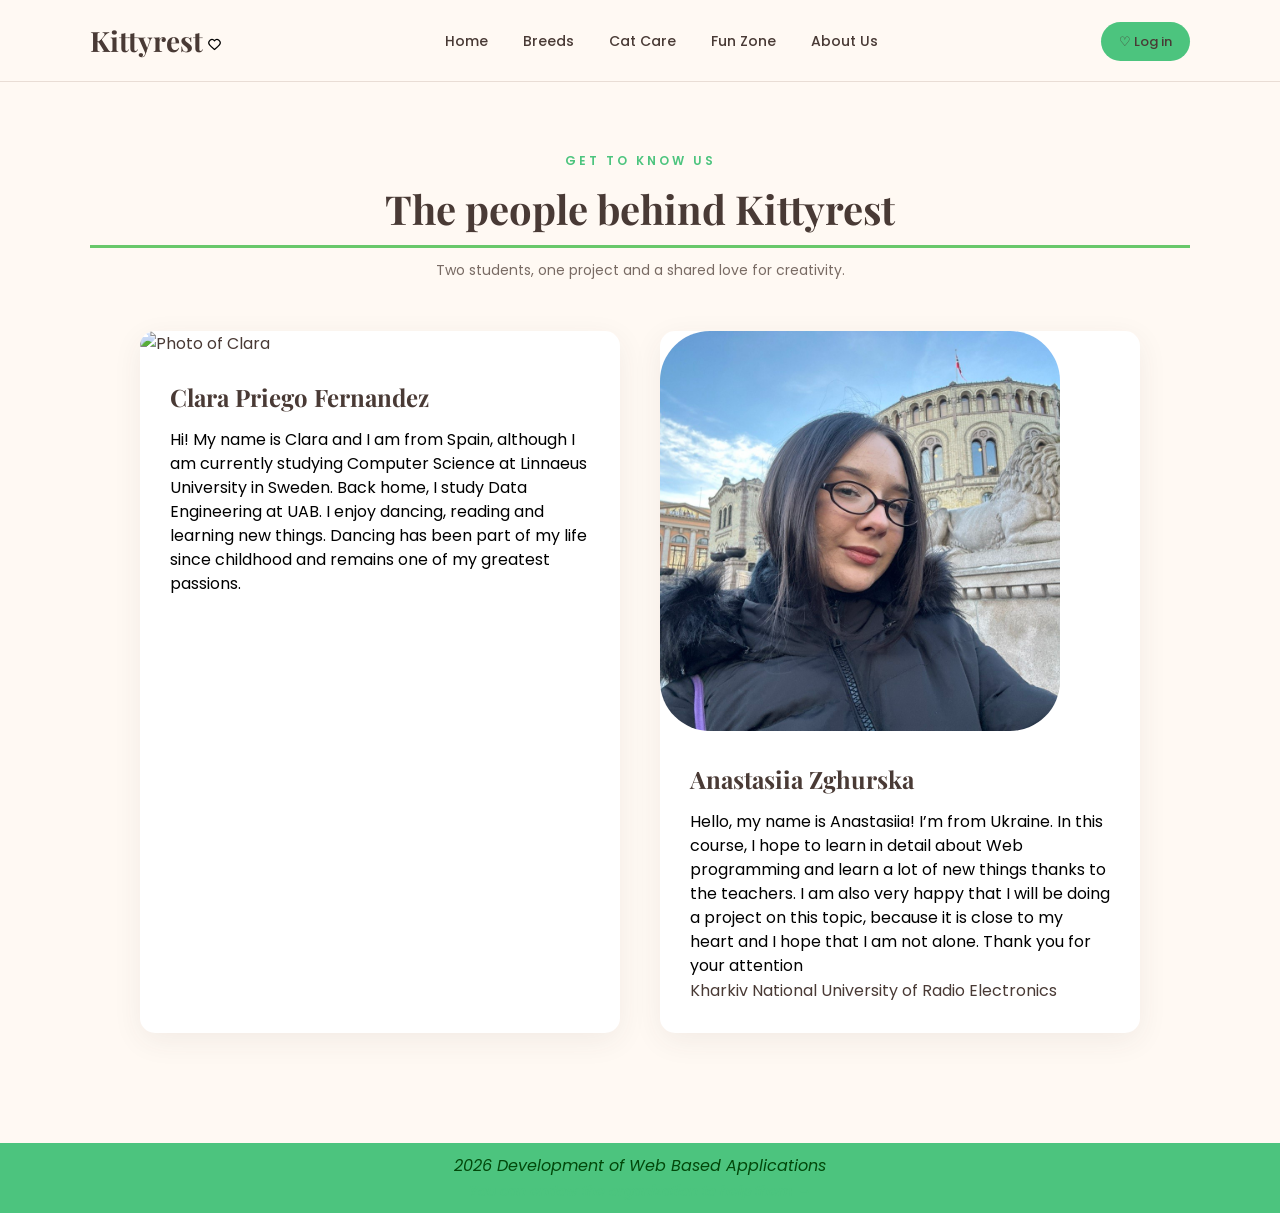
==== about.html @ c702f367 "Add files via upload" ====
<!DOCTYPE html>
<html lang="en">

<head>
    <meta charset="UTF-8">
    <meta name="viewport" content="width=device-width, initial-scale=1.0">

    <title>About Us | Kittyrest</title>

    <link rel="stylesheet" href="styles.css">

    <link href="https://fonts.googleapis.com/css2?family=Playfair+Display:wght@400;500;600;700&family=Poppins:wght@300;400;500;600;700&display=swap" rel="stylesheet">
</head>

<body>

    <header>
        <nav class="navbar">


            <div class="logo">
                <a href="home_page.html">Kittyrest</a>
                <img src="logo.svg" alt="Logo icon">
            </div>

            <ul class="nav-links">
                <li><a href="home_page.html">Home</a></li>
                <li><a href="breeds.html">Breeds</a></li>
                <li><a href="care.html">Cat Care</a></li>
                <li><a href="fun.html">Fun Zone</a></li>
                <li><a href="about.html">About Us</a></li>
            </ul>

            <div class="nav-login">
                <a href="login.html">♡ Log in</a>
            </div>
        </nav>
    </header>

    <main>

        <section class="about-section">

            <div class="about-heading">
                <p class="section-label">GET TO KNOW US</p>
                <h1>The people behind Kittyrest</h1>
                <p>Two students, one project and a shared love for creativity.</p>
            </div>

            <div class="profiles">

                <article class="profile-card">

                    <div class="profile-image">
                        <img src="clara/Clara.jpg" alt="Photo of Clara">
                    </div>

                    <div class="profile-info">
                        <h2>Clara Priego Fernandez</h2>
                        <p>
                            Hi! My name is Clara and I am from Spain, although
                            I am currently studying Computer Science at Linnaeus
                            University in Sweden. Back home, I study Data
                            Engineering at UAB. I enjoy dancing, reading and
                            learning new things. Dancing has been part of my
                            life since childhood and remains one of my greatest
                            passions.
                        </p>
                    </div>

                </article>

                <article class="profile-card">

                    <div class="profile-image">
                        <img src="Anastasiia.jpg" alt="Photo of Anastasiia">
                    </div>

                    <div class="profile-info">
                        <h2>Anastasiia Zghurska</h2>
                        <p>
                            Hello, my name is Anastasiia! I’m from Ukraine. 
                            In this course, I hope to learn in detail about 
                            Web programming and learn a lot of new things thanks
                            to the teachers. I am also very happy that I will
                            be doing a project on this topic, because it is close
                            to my heart and I hope that I am not alone. Thank you
                             for your attention
                        </p>
                        <a href="https://nure.ua" target="_blank">Kharkiv National University of Radio Electronics</a>
                    </div>

                </article>

            </div>

        </section>

    </main>

    <footer>
        <p>2026 Development of Web Based Applications</p>
        <a href="https://uanimals.org" target="_blank" class="text-link">You can endow the organization to help them →</a>
    </footer>

</body>
</html>
---- styles.css ----
/* GENERAL STYLES */

* {
    margin: 0;
    padding: 0;
    box-sizing: border-box;
}

body {
    background-color: #FFF9F3;
    color: #493A35;
    font-family: 'Poppins', sans-serif;

    min-height: 100vh;
    display: flex;
    flex-direction: column;
}

a {
    text-decoration: none;
    color: inherit;
}

ul {
    list-style: none;
}

h1 {
    font-family: 'Playfair Display', serif;
}



/* HEADER */

header {
    padding: 22px 7%;
    border-bottom: 1px solid #E9DDD5;
}

nav {
    display: flex;
    justify-content: space-between;
    align-items: center;
}

/* LOGO */

.logo a {
    font-family: 'Playfair Display', serif;
    font-size: 28px;
    font-weight: 700;
}

.logo span {
    color: #4cc47e;
}

.logo img {
    width: 15px;
    height: 15px;
}

/* NAVIGATION LINKS */

.nav-links {
    display: flex;
    gap: 35px;
}

.nav-links a {
    font-size: 14px;
    font-weight: 500;
    transition: color 0.3s;
}

.nav-links a:hover {
    color: #02480a;
}

/* FAVORITES */

.nav-login a {
    background-color: #4cc47e;
    padding: 10px 18px;
    border-radius: 25px;
    font-size: 13px;
    font-weight: 500;
    transition: background-color 0.3s;
}

.nav-login a:hover {
    color: #E9DDD5;
    background-color: #045904;
}



/* HERO SECTION */

.hero {
    display: flex;
    align-items: center;
    justify-content: space-between;
    gap: 60px;
    padding: 80px 7%;
}

.hero-content {
    flex: 1;
    max-width: 800px;
}

.hero-label {
    color: #4cc47e;
    font-size: 12px;
    font-weight: 600;
    letter-spacing: 3px;
    margin-bottom: 20px;
}

.hero-content h1 {
    font-family: 'Playfair Display', serif;
    font-size: 50px;
    line-height: 1.2;
    margin-bottom: 22px;
}

.hero-content h1 span {
    color: #4cc47e;
}

.hero-description {
    font-size: 15px;
    line-height: 1.8;
    color: #045904;
    margin-bottom: 30px;
}

.hero-button {
    display: inline-block;
    background-color: #045904;
    color: #FFF9F3;
    padding: 13px 25px;
    border-radius: 25px;
    font-size: 14px;
    transition: background-color 0.3s;
}

.hero-button:hover {
    background-color: #4cc47e;
}

.hero-image {
    flex: 1;
}

.hero-image img {
    width: 100%;
    height: 430px;
    object-fit: cover;
    border-radius: 12px;
}





/* BREEDS PREVIEW */

.breeds-preview {
    padding: 70px 7%;
    text-align: center;
}

.section-heading {
    margin-bottom: 40px;
}

.section-label {
    color: #4cc47e;
    font-size: 12px;
    font-weight: 600;
    letter-spacing: 3px;
    margin-bottom: 12px;
}

.section-heading h2 {
    font-family: 'Playfair Display', serif;
    font-size: 36px;
    margin-bottom: 12px;
}

.section-heading > p:last-child {
    color: #045904;
    font-size: 14px;
}

.breed-cards {
    display: flex;
    gap: 30px;
    justify-content: center;
    margin-bottom: 35px;
}

.breed-card {
    flex: 1;
    background-color: #FFFFFF;
    border-radius: 12px;
    overflow: hidden;
    text-align: left;
    transition: transform 0.3s;
}

.breed-card:hover {
    transform: translateY(-6px); /*Moves de card*/
    background-color:#4cc47e;
    color:#E9DDD5
}

.breed-card img {
    width: 100%;
    height: 230px;
    object-fit: cover;
}

.breed-info {
    padding: 20px;
}

.breed-info h3 {
    font-family: 'Playfair Display', serif;
    font-size: 21px;
    margin-bottom: 8px;
}

.breed-info p {
    color: #045904;
    font-size: 13px;
    line-height: 1.6;
}

.text-link {
    display: inline-block;
    color: #2e734b;
    font-size: 14px;
    font-weight: 600;
}

.text-link:hover {
    color: #045904;
}



/*Styling the profile page*/

.profile { /*Positioning the profile section*/
    display: flex;
    align-items: center;
    gap: 40px;
    max-width: 1000px;
    margin: 60px auto;
}
.profile-image img{ /*style and size of the image*/
    width: 400px;
    height: 400px;
    object-fit: cover;
    border-radius: 50px;
}


.profile-info h1 { /*Styling the name*/
    color: #178645;
    font-size: 40px;
    margin-bottom: 30px;
}

.profile-info p { /*Styling the paragraphs*/
    font-size: 16px;
    line-height: 1.5;
    color:black;
}

.hobbies { /*Styling the hobbies section*/
    display: flex;
    align-items: center;
    gap: 80px;
    max-width: 1100px;
    margin: 60px auto;
}

.hobby-icon { /*Styling the icons of the hobbies*/
    width: 60px;
    height: 60px;
    margin-bottom: 20px;
}

.hobby-head { /*Styling the head of the hobbies section*/
    display: flex;
    align-items: center;
    gap: 15px;
}

.hobbies-books h2 { /*Styling the title of the section*/
    color:#178645;
    font-size: 22px;
}

.hobbies-dance h2 { /*Styling the title of the section*/
    color:#178645;
    font-size: 22px;
}

.hobbies-books a { /*Styling the links of the books*/
    text-decoration: none;
    color: #178645;
    font-size: 16px;
    font-style: italic;

}

.hobbies-books a:hover { /*For when you hover over the links of the books*/
    color: #045904;
}

.hobbies-dance p { /*Styling the paragraph of the dance section*/
    font-size: 16px;
    line-height: 1.5;
    color:black;
}

.hobbies-dance table { /*Styling the table*/
    border-collapse: collapse;
    width: 100%;
    margin-top: 20px;
}

.hobbies-dance tbody tr:hover { /*Styling the table rows when hovered*/
    background-color: #178645;
    color: rgb(243, 214, 203);
}

.hobbies-dance th, .hobbies-dance td { /*Styling the table cells*/
    border: 2px solid #178645;
    padding: 9px 10px;
    text-align: center;
    font-size: 12px;
}

.hobbies-dance th { /*Styling the table header*/
    background-color: #178645;
    color: rgb(243, 214, 203);
    font-weight: bold;
}





/* LOGIN PAGE */

.login-section {
    min-height: calc(100vh - 80px);
    display: flex;
    justify-content: center;
    align-items: center;
    padding: 50px 20px;
}

.login-card {
    width: 100%;
    max-width: 460px;
    background-color: #FFFFFF;
    padding: 45px;
    border-radius: 16px;
    box-shadow: 0 8px 30px rgba(73, 58, 53, 0.08);
}

.login-heading {
    text-align: center;
    margin-bottom: 35px;
}

.login-heading h1 {
    font-family: 'Playfair Display', serif;
    font-size: 30px;
    margin-bottom: 12px;
}

.login-heading > p:last-child {
    color: #796B64;
    font-size: 13px;
    line-height: 1.6;
}

/* FORM */

.login-form {
    display: flex;
    flex-direction: column;
    gap: 22px;
}

.form-group {
    display: flex;
    flex-direction: column;
    gap: 8px;
}

.form-group label {
    font-size: 13px;
    font-weight: 600;
}

.form-group input {
    padding: 13px 15px;
    border: 1px solid #E9DDD5;
    border-radius: 8px;
    font-family: 'Poppins', sans-serif;
    font-size: 13px;
    outline: none;
    background-color: #FFFDFC;
}

.form-group input:focus {
    border-color: #045904;
}

/* LOGIN OPTIONS */

.login-options {
    display: flex;
    justify-content: space-between;
    align-items: center;
    font-size: 11px;
}

.remember-me {
    display: flex;
    align-items: center;
    gap: 6px;
}

.login-options a,
.login-footer a {
    color: #045904;
    font-weight: 600;
}

/* LOGIN BUTTON */

.login-button {
    background-color: #045904;
    color: #FFF9F3;
    border: none;
    padding: 14px;
    border-radius: 25px;
    font-family: 'Poppins', sans-serif;
    font-size: 14px;
    font-weight: 500;
    cursor: pointer;
    transition: background-color 0.3s;
}

.login-button:hover {
    background-color: #02480a;
}

/* LOGIN FOOTER */

.login-footer {
    text-align: center;
    margin-top: 28px;
    font-size: 12px;
    color: #178645;
}


footer { /*Styling the footer*/
    background-color: #4cc47e;
    text-align: center;
    padding: 10px;
    margin-top: 40px;
    font-size: 16px;
    color: #02480a;
    font-style: italic;
}


/* GENERAL STYLES */

* {
    margin: 0;
    padding: 0;
    box-sizing: border-box;
}

body {
    background-color: #FFF9F3;
    color: #493A35;
    font-family: 'Poppins', sans-serif;

    min-height: 100vh;
    display: flex;
    flex-direction: column;
}

a {
    text-decoration: none;
    color: inherit;
}

ul {
    list-style: none;
}

h1 {
    font-family: 'Playfair Display', serif;
}



/* HEADER */

header {
    padding: 22px 7%;
    border-bottom: 1px solid #E9DDD5;
}

nav {
    display: flex;
    justify-content: space-between;
    align-items: center;
}

/* LOGO */

.logo a {
    font-family: 'Playfair Display', serif;
    font-size: 28px;
    font-weight: 700;
}

.logo span {
    color: #4cc47e;
}

.logo img {
    width: 15px;
    height: 15px;
}

/* NAVIGATION LINKS */

.nav-links {
    display: flex;
    gap: 35px;
}

.nav-links a {
    font-size: 14px;
    font-weight: 500;
    transition: color 0.3s;
}

.nav-links a:hover {
    color: #02480a;
}

/* FAVORITES */

.nav-login a {
    background-color: #4cc47e;
    padding: 10px 18px;
    border-radius: 25px;
    font-size: 13px;
    font-weight: 500;
    transition: background-color 0.3s;
}

.nav-login a:hover {
    color: #E9DDD5;
    background-color: #045904;
}



/* HERO SECTION */

.hero {
    display: flex;
    align-items: center;
    justify-content: space-between;
    gap: 60px;
    padding: 80px 7%;
}

.hero-content {
    flex: 1;
    max-width: 800px;
}

.hero-label {
    color: #4cc47e;
    font-size: 12px;
    font-weight: 600;
    letter-spacing: 3px;
    margin-bottom: 20px;
}

.hero-content h1 {
    font-family: 'Playfair Display', serif;
    font-size: 50px;
    line-height: 1.2;
    margin-bottom: 22px;
}

.hero-content h1 span {
    color: #4cc47e;
}

.hero-description {
    font-size: 15px;
    line-height: 1.8;
    color: #045904;
    margin-bottom: 30px;
}

.hero-button {
    display: inline-block;
    background-color: #045904;
    color: #FFF9F3;
    padding: 13px 25px;
    border-radius: 25px;
    font-size: 14px;
    transition: background-color 0.3s;
}

.hero-button:hover {
    background-color: #4cc47e;
}

.hero-image {
    flex: 1;
}

.hero-image img {
    width: 100%;
    height: 430px;
    object-fit: cover;
    border-radius: 12px;
}

.breeds-preview {
    padding: 70px 7%;
    text-align: center;
}

.section-heading {
    margin-bottom: 40px;
}

.section-label {
    color: #4cc47e;
    font-size: 12px;
    font-weight: 600;
    letter-spacing: 3px;
    margin-bottom: 12px;
}

.section-heading h2 {
    font-family: 'Playfair Display', serif;
    font-size: 36px;
    margin-bottom: 12px;
}

.section-heading > p:last-child {
    color: #045904;
    font-size: 14px;
}

.breed-cards {
    display: flex;
    gap: 30px;
    justify-content: center;
    margin-bottom: 35px;
}

.breed-card {
    flex: 1;
    background-color: #FFFFFF;
    border-radius: 12px;
    overflow: hidden;
    text-align: left;
    transition: transform 0.3s;
}

.breed-card:hover {
    transform: translateY(-6px); /*Moves de card*/
    background-color:#4cc47e;
    color:#E9DDD5
}

.breed-card img {
    width: 100%;
    height: 230px;
    object-fit: cover;
}

.breed-info {
    padding: 20px;
}

.breed-info h3 {
    font-family: 'Playfair Display', serif;
    font-size: 21px;
    margin-bottom: 8px;
}

.breed-info p {
    color: #045904;
    font-size: 13px;
    line-height: 1.6;
}

.text-link {
    display: inline-block;
    color: #2c744a;
    font-size: 14px;
    font-weight: 600;
}

.text-link:hover {
    color: #045904;
}




/* ABOUT US PAGE */

.about-section {
    padding: 70px 7%;
}

.about-heading {
    text-align: center;
    margin-bottom: 50px;
}

.about-heading h1 {
    font-family: 'Playfair Display', serif;
    font-size: 40px;
    margin-bottom: 12px;
}

.about-heading > p:last-child {
    color: #796B64;
    font-size: 14px;
}

/* PROFILES */

.profiles {
    display: flex;
    justify-content: center;
    gap: 40px;
}

.profile-card {
    flex: 1;
    max-width: 480px;
    background-color: #FFFFFF;
    border-radius: 15px;
    overflow: hidden;
    box-shadow: 0 8px 30px rgba(73, 58, 53, 0.07);
}

.profile-image img {
    width: 100%;
    height: 320px;
    object-fit: cover;
}

.profile-info {
    padding: 25px 30px 30px;
}

.profile-info h2 {
    font-family: 'Playfair Display', serif;
    font-size: 24px;
    margin-bottom: 15px;
}

.profile-info p {
    color: #796B64;
    font-size: 13px;
    line-height: 1.8;
}



footer { /*Styling the footer*/
    background-color: #4cc47e;
    text-align: center;
    padding: 10px;
    margin-top: 40px;
    font-size: 16px;
    color: #02480a;
    font-style: italic;
}

.breeds-table {
    width: 100%;
    max-width: 1050px;
    margin: 0 auto 35px;
    border-collapse: collapse;
    table-layout: fixed; /* делает все 3 колонки одинаковой ширины */
    background-color: #FFFFFF;
    border-radius: 12px;
    overflow: hidden;
    box-shadow: 0 8px 30px rgba(73, 58, 53, 0.07);
}

.breeds-table th {
    background-color: #4d924e;
    color: #FFF9F3;
    font-family: 'Playfair Display', serif;
    font-size: 21px;
    padding: 16px;
}

.breeds-table td {
    padding: 16px;
    border: 1px solid #E9DDD5;
    vertical-align: top;
    font-size: 14px;
    line-height: 1.6;
    color: #045904;
}

.breeds-table img {
    width: 100%;
    height: 220px;
    object-fit: cover;
    border-radius: 8px;
    display: block;
}

h1 {
  border-bottom: 3px solid #68c86a;
  padding-bottom: 10px;
}

.cover-img {
  width: 100%;
  height: 100%;
  object-fit: cover;
}

.btn-log-in {
  background-color: #30451b;
  border-color: #30451b;
  color: white;
}
.btn-sign-up {
  background-color: #68c86a;
  color: #183f19;
  border: none;
  padding: 10px 20px;
  border-radius: 5px;
  cursor: pointer;
}
.a {
  color: #364337;
  text-decoration: none;
}
a:hover {
  color: #183f19;
}

.forgot-link {
  color: #4e473e;
  text-decoration: none;
}

form {
  background: white;
  padding: 30px;
  border-radius: 20px;
  box-shadow: 0 4px 15px rgba(0, 0, 0, 0.1);
}

h1, h2, .form-label,  {
  font-family: 'Quicksand', cursive;
}


/* GENERAL STYLES */

* {
    margin: 0;
    padding: 0;
    box-sizing: border-box;
}

body {
    background-color: #FFF9F3;
    color: #493A35;
    font-family: 'Poppins', sans-serif;

    min-height: 100vh;
    display: flex;
    flex-direction: column;
}

a {
    text-decoration: none;
    color: inherit;
}

ul {
    list-style: none;
}

h1 {
    font-family: 'Playfair Display', serif;
}



/* HEADER */

header {
    padding: 22px 7%;
    border-bottom: 1px solid #E9DDD5;
}

nav {
    display: flex;
    justify-content: space-between;
    align-items: center;
}

/* LOGO */

.logo a {
    font-family: 'Playfair Display', serif;
    font-size: 28px;
    font-weight: 700;
}

.logo span {
    color: #4cc47e;
}

.logo img {
    width: 15px;
    height: 15px;
}

/* NAVIGATION LINKS */

.nav-links {
    display: flex;
    gap: 35px;
}

.nav-links a {
    font-size: 14px;
    font-weight: 500;
    transition: color 0.3s;
}

.nav-links a:hover {
    color: #02480a;
}

/* FAVORITES */

.nav-login a {
    background-color: #4cc47e;
    padding: 10px 18px;
    border-radius: 25px;
    font-size: 13px;
    font-weight: 500;
    transition: background-color 0.3s;
}

.nav-login a:hover {
    color: #E9DDD5;
    background-color: #045904;
}



/* HERO SECTION */

.hero {
    display: flex;
    align-items: center;
    justify-content: space-between;
    gap: 60px;
    padding: 80px 7%;
}

.hero-content {
    flex: 1;
    max-width: 800px;
}

.hero-label {
    color: #4cc47e;
    font-size: 12px;
    font-weight: 600;
    letter-spacing: 3px;
    margin-bottom: 20px;
}

.hero-content h1 {
    font-family: 'Playfair Display', serif;
    font-size: 50px;
    line-height: 1.2;
    margin-bottom: 22px;
}

.hero-content h1 span {
    color: #4cc47e;
}

.hero-description {
    font-size: 15px;
    line-height: 1.8;
    color: #045904;
    margin-bottom: 30px;
}

.hero-button {
    display: inline-block;
    background-color: #045904;
    color: #FFF9F3;
    padding: 13px 25px;
    border-radius: 25px;
    font-size: 14px;
    transition: background-color 0.3s;
}

.hero-button:hover {
    background-color: #4cc47e;
}

.hero-image {
    flex: 1;
}

.hero-image img {
    width: 100%;
    height: 430px;
    object-fit: cover;
    border-radius: 12px;
}





/* BREEDS PREVIEW */

.breeds-preview {
    padding: 70px 7%;
    text-align: center;
}

.section-heading {
    margin-bottom: 40px;
}

.section-label {
    color: #4cc47e;
    font-size: 12px;
    font-weight: 600;
    letter-spacing: 3px;
    margin-bottom: 12px;
}

.section-heading h2 {
    font-family: 'Playfair Display', serif;
    font-size: 36px;
    margin-bottom: 12px;
}

.section-heading > p:last-child {
    color: #045904;
    font-size: 14px;
}

.breed-cards {
    display: flex;
    gap: 30px;
    justify-content: center;
    margin-bottom: 35px;
}

.breed-card {
    flex: 1;
    background-color: #FFFFFF;
    border-radius: 12px;
    overflow: hidden;
    text-align: left;
    transition: transform 0.3s;
}

.breed-card:hover {
    transform: translateY(-6px); /*Moves de card*/
    background-color:#4cc47e;
    color:#E9DDD5
}

.breed-card img {
    width: 100%;
    height: 230px;
    object-fit: cover;
}

.breed-info {
    padding: 20px;
}

.breed-info h3 {
    font-family: 'Playfair Display', serif;
    font-size: 21px;
    margin-bottom: 8px;
}

.breed-info p {
    color: #045904;
    font-size: 13px;
    line-height: 1.6;
}

.text-link {
    display: inline-block;
    color: #4cc47e;
    font-size: 14px;
    font-weight: 600;
}

.text-link:hover {
    color: #045904;
}



/*Styling the profile page*/

.profile { /*Positioning the profile section*/
    display: flex;
    align-items: center;
    gap: 40px;
    max-width: 1000px;
    margin: 60px auto;
}
.profile-image img{ /*style and size of the image*/
    width: 400px;
    height: 400px;
    object-fit: cover;
    border-radius: 50px;
}


.profile-info h1 { /*Styling the name*/
    color: #178645;
    font-size: 40px;
    margin-bottom: 30px;
}

.profile-info p { /*Styling the paragraphs*/
    font-size: 16px;
    line-height: 1.5;
    color:black;
}

.hobbies { /*Styling the hobbies section*/
    display: flex;
    align-items: center;
    gap: 80px;
    max-width: 1100px;
    margin: 60px auto;
}

.hobby-icon { /*Styling the icons of the hobbies*/
    width: 60px;
    height: 60px;
    margin-bottom: 20px;
}

.hobby-head { /*Styling the head of the hobbies section*/
    display: flex;
    align-items: center;
    gap: 15px;
}

.hobbies-books h2 { /*Styling the title of the section*/
    color:#178645;
    font-size: 22px;
}

.hobbies-dance h2 { /*Styling the title of the section*/
    color:#178645;
    font-size: 22px;
}

.hobbies-books a { /*Styling the links of the books*/
    text-decoration: none;
    color: #178645;
    font-size: 16px;
    font-style: italic;

}

.hobbies-books a:hover { /*For when you hover over the links of the books*/
    color: #045904;
}

.hobbies-dance p { /*Styling the paragraph of the dance section*/
    font-size: 16px;
    line-height: 1.5;
    color:black;
}

.hobbies-dance table { /*Styling the table*/
    border-collapse: collapse;
    width: 100%;
    margin-top: 20px;
}

.hobbies-dance tbody tr:hover { /*Styling the table rows when hovered*/
    background-color: #178645;
    color: rgb(243, 214, 203);
}

.hobbies-dance th, .hobbies-dance td { /*Styling the table cells*/
    border: 2px solid #178645;
    padding: 9px 10px;
    text-align: center;
    font-size: 12px;
}

.hobbies-dance th { /*Styling the table header*/
    background-color: #178645;
    color: rgb(243, 214, 203);
    font-weight: bold;
}





/* LOGIN PAGE */

.login-section {
    min-height: calc(100vh - 80px);
    display: flex;
    justify-content: center;
    align-items: center;
    padding: 50px 20px;
}

.login-card {
    width: 100%;
    max-width: 460px;
    background-color: #FFFFFF;
    padding: 45px;
    border-radius: 16px;
    box-shadow: 0 8px 30px rgba(73, 58, 53, 0.08);
}

.login-heading {
    text-align: center;
    margin-bottom: 35px;
}

.login-heading h1 {
    font-family: 'Playfair Display', serif;
    font-size: 30px;
    margin-bottom: 12px;
}

.login-heading > p:last-child {
    color: #796B64;
    font-size: 13px;
    line-height: 1.6;
}

/* FORM */

.login-form {
    display: flex;
    flex-direction: column;
    gap: 22px;
}

.form-group {
    display: flex;
    flex-direction: column;
    gap: 8px;
}

.form-group label {
    font-size: 13px;
    font-weight: 600;
}

.form-group input {
    padding: 13px 15px;
    border: 1px solid #E9DDD5;
    border-radius: 8px;
    font-family: 'Poppins', sans-serif;
    font-size: 13px;
    outline: none;
    background-color: #FFFDFC;
}

.form-group input:focus {
    border-color: #045904;
}

/* LOGIN OPTIONS */

.login-options {
    display: flex;
    justify-content: space-between;
    align-items: center;
    font-size: 11px;
}

.remember-me {
    display: flex;
    align-items: center;
    gap: 6px;
}

.login-options a,
.login-footer a {
    color: #045904;
    font-weight: 600;
}

/* LOGIN BUTTON */

.login-button {
    background-color: #045904;
    color: #FFF9F3;
    border: none;
    padding: 14px;
    border-radius: 25px;
    font-family: 'Poppins', sans-serif;
    font-size: 14px;
    font-weight: 500;
    cursor: pointer;
    transition: background-color 0.3s;
}

.login-button:hover {
    background-color: #02480a;
}

/* LOGIN FOOTER */

.login-footer {
    text-align: center;
    margin-top: 28px;
    font-size: 12px;
    color: #178645;
}


footer { /*Styling the footer*/
    background-color: #4cc47e;
    text-align: center;
    padding: 10px;
    margin-top: 40px;
    font-size: 16px;
    color: #02480a;
    font-style: italic;
}
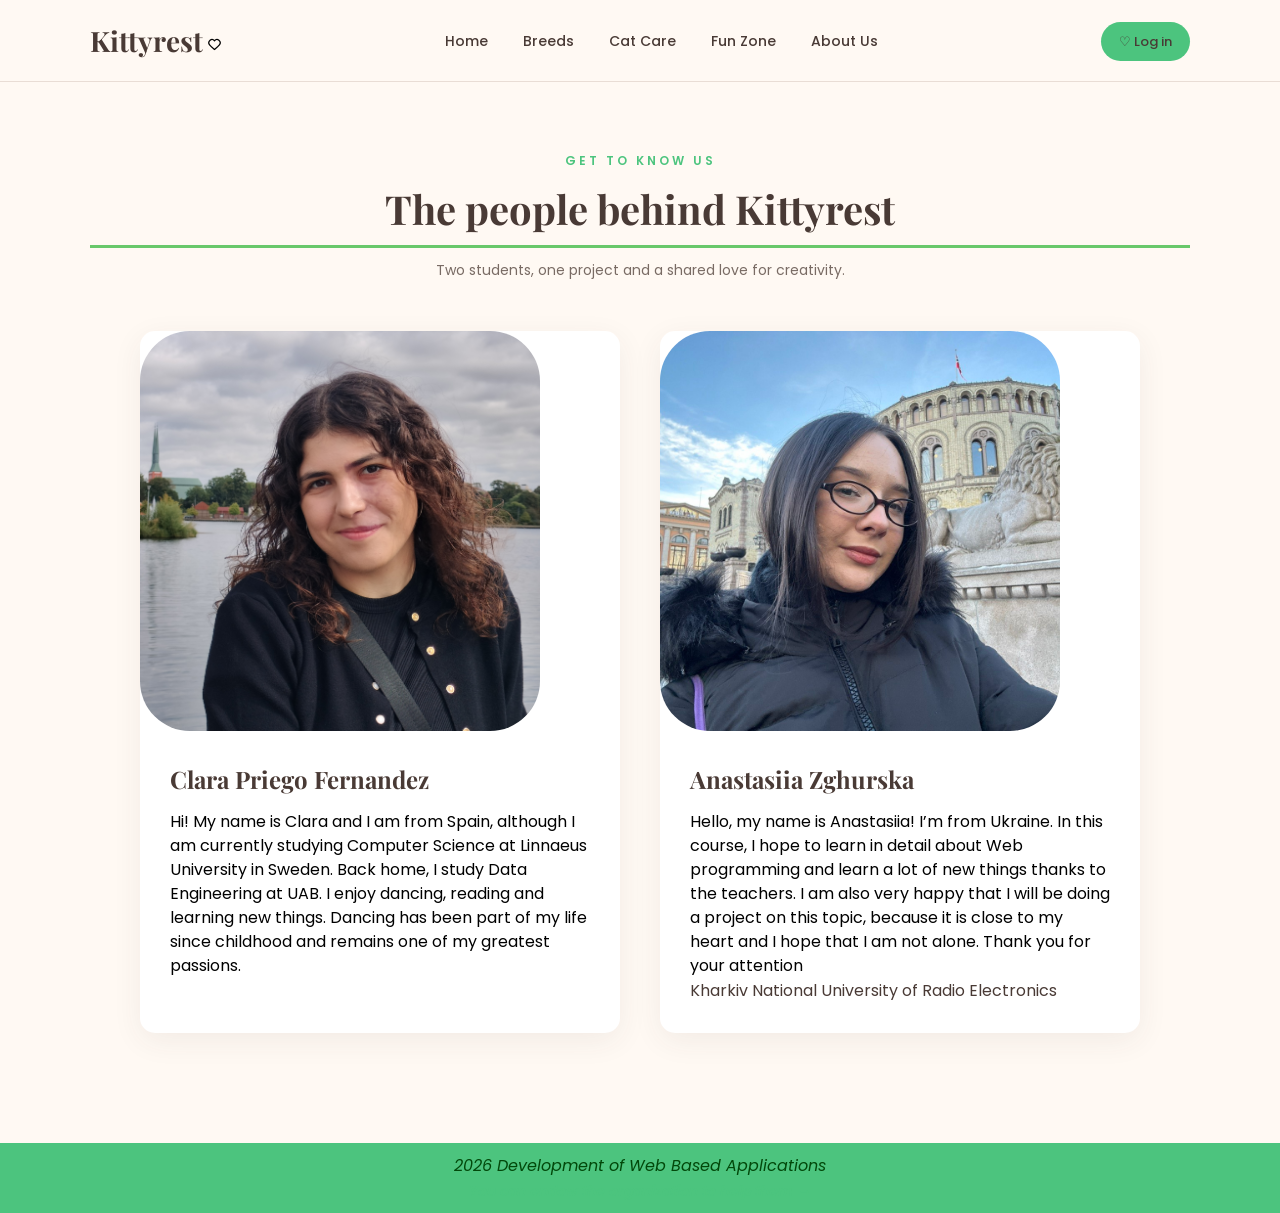
==== commit 260e1e2c: "login update and other tiny things" ====
--- a/about.html
+++ b/about.html
@@ -53,7 +53,7 @@
                 <article class="profile-card">
 
                     <div class="profile-image">
-                        <img src="clara/Clara.jpg" alt="Photo of Clara">
+                        <img src="us/Clara.jpg" alt="Photo of Clara">
                     </div>
 
                     <div class="profile-info">
@@ -74,7 +74,7 @@
                 <article class="profile-card">
 
                     <div class="profile-image">
-                        <img src="Anastasiia.jpg" alt="Photo of Anastasiia">
+                        <img src="us/Anastasiia.jpg" alt="Photo of Anastasiia">
                     </div>
 
                     <div class="profile-info">
--- a/styles.css
+++ b/styles.css
@@ -243,7 +243,7 @@
 
 .text-link {
     display: inline-block;
-    color: #2e734b;
+    color: #4cc47e;
     font-size: 14px;
     font-weight: 600;
 }
@@ -487,7 +487,6 @@
     color: #02480a;
     font-style: italic;
 }
-
 
 /* GENERAL STYLES */
 
@@ -1385,4 +1384,83 @@
     font-size: 16px;
     color: #02480a;
     font-style: italic;
+}
+
+.feature-list {
+    display: inline-block;
+    margin: 0 auto 30px;
+    padding-left: 1.25rem;
+    color: #045904;
+    line-height: 1.9;
+    text-align: left;
+}
+
+.table-wrapper {
+    width: 100%;
+    overflow-x: auto;
+    margin-bottom: 35px;
+}
+
+.table-wrapper .breeds-table {
+    margin-bottom: 0;
+}
+
+@media (max-width: 768px) {
+    header {
+        padding: 18px 5%;
+    }
+
+    .navbar {
+        flex-wrap: wrap;
+        justify-content: center;
+        gap: 18px;
+    }
+
+    .nav-links {
+        flex-wrap: wrap;
+        justify-content: center;
+        gap: 12px 18px;
+    }
+
+    .hero {
+        flex-direction: column;
+        gap: 32px;
+        padding: 48px 5%;
+    }
+
+    .hero-content,
+    .hero-image {
+        width: 100%;
+    }
+
+    .hero-content h1 {
+        font-size: clamp(2rem, 8vw, 3rem);
+    }
+
+    .hero-image img {
+        height: 300px;
+    }
+
+    .breeds-preview,
+    .about-section {
+        padding: 48px 5%;
+    }
+
+    .section-heading h2 {
+        font-size: 30px;
+    }
+
+    .breeds-table {
+        min-width: 600px;
+    }
+
+    .profiles {
+        flex-direction: column;
+        align-items: center;
+        gap: 24px;
+    }
+
+    .profile-card {
+        width: 100%;
+    }
 }
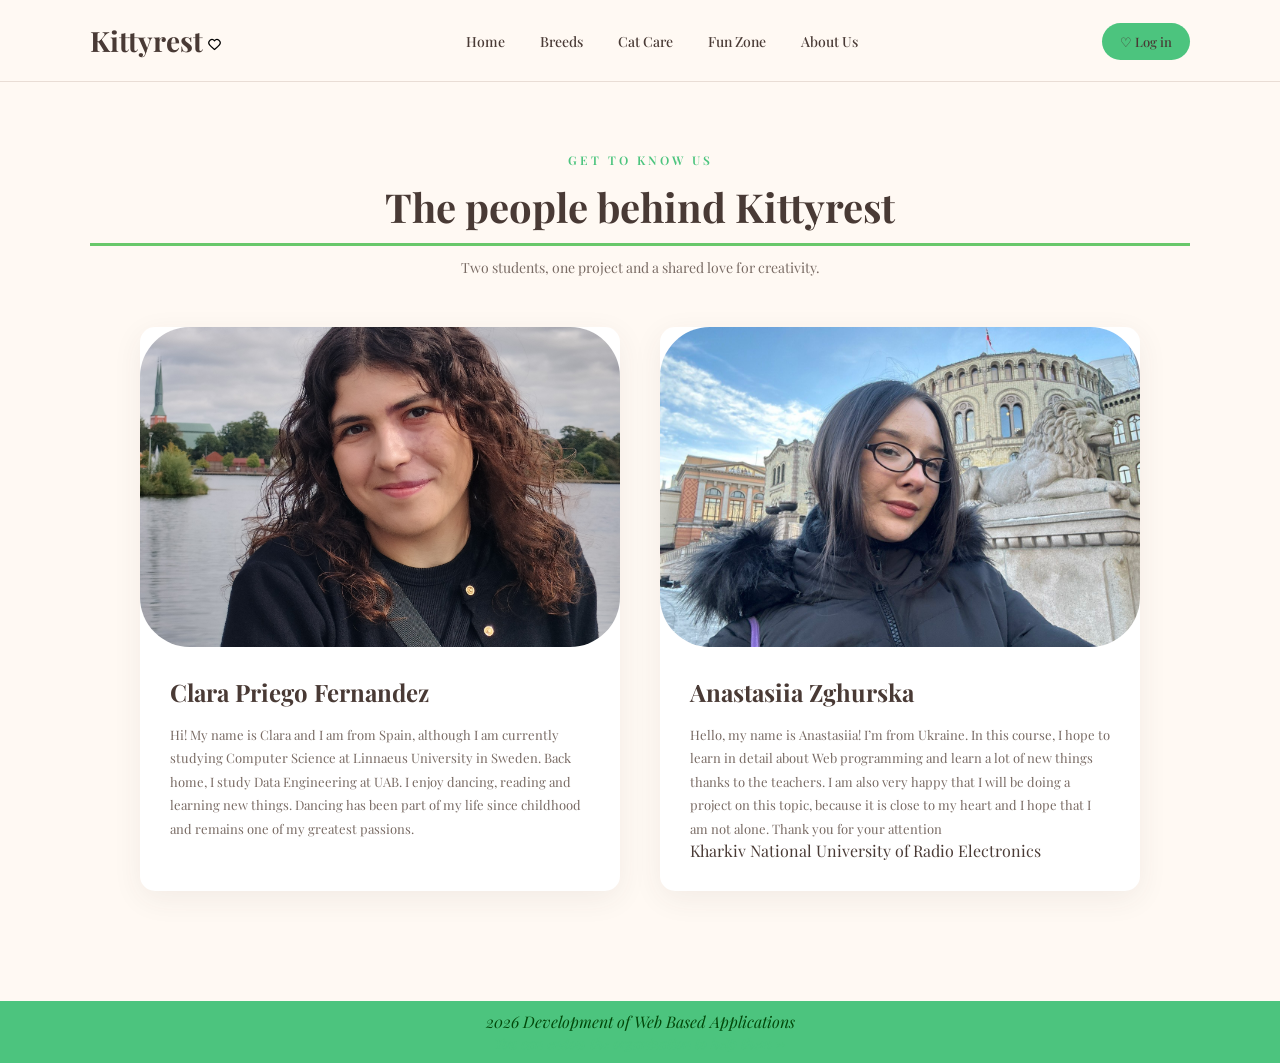
==== commit de377908: "login check passsword" ====
--- a/about.html
+++ b/about.html
@@ -8,9 +8,8 @@
 
     <title>About Us | Kittyrest</title>
 
-    <link rel="stylesheet" href="styles.css">
-
-    <link href="https://fonts.googleapis.com/css2?family=Playfair+Display:wght@400;500;600;700&family=Poppins:wght@300;400;500;600;700&display=swap" rel="stylesheet">
+    <link href="https://fonts.googleapis.com/css2?family=Playfair+Display:wght@400;500;600;700&display=swap" rel="stylesheet">
+    <link rel="stylesheet" href="style.css">
 </head>
 
 <body>
--- a/style.css
+++ b/style.css
@@ -0,0 +1,724 @@
+h1 {
+  border-bottom: 3px solid #68c86a;
+  padding-bottom: 10px;
+}
+
+.cover-img {
+  width: 100%;
+  height: 100%;
+  object-fit: cover;
+}
+
+.form-control,
+button {
+  font-family: inherit;
+}
+
+.btn-log-in {
+  background-color: #30451b;
+  border-color: #30451b;
+  color: white;
+}
+a:hover {
+  color: #183f19;
+}
+
+form {
+  background: white;
+  padding: 30px;
+  border-radius: 20px;
+  box-shadow: 0 4px 15px rgba(0, 0, 0, 0.1);
+}
+
+h1, h2, .form-label {
+  font-family: 'Playfair Display', 'Times New Roman', serif;
+}
+
+
+/* GENERAL STYLES */
+
+* {
+    margin: 0;
+    padding: 0;
+    box-sizing: border-box;
+}
+
+body {
+    background-color: #FFF9F3;
+    color: #493A35;
+    font-family: 'Playfair Display', 'Times New Roman', serif;
+
+    min-height: 100vh;
+    display: flex;
+    flex-direction: column;
+}
+
+a {
+    text-decoration: none;
+    color: inherit;
+}
+
+ul {
+    list-style: none;
+}
+
+h1 {
+    font-family: 'Playfair Display', 'Times New Roman', serif;
+}
+
+
+
+/* HEADER */
+
+header {
+    padding: 22px 7%;
+    border-bottom: 1px solid #E9DDD5;
+}
+
+nav {
+    display: flex;
+    justify-content: space-between;
+    align-items: center;
+}
+
+/* LOGO */
+
+.logo a {
+    font-family: 'Playfair Display', 'Times New Roman', serif;
+    font-size: 28px;
+    font-weight: 700;
+}
+
+.logo span {
+    color: #4cc47e;
+}
+
+.logo img {
+    width: 15px;
+    height: 15px;
+}
+
+/* NAVIGATION LINKS */
+
+.nav-links {
+    display: flex;
+    gap: 35px;
+}
+
+.nav-links a {
+    font-size: 14px;
+    font-weight: 500;
+    transition: color 0.3s;
+}
+
+.nav-links a:hover {
+    color: #02480a;
+}
+
+/* FAVORITES */
+
+.nav-login a {
+    background-color: #4cc47e;
+    padding: 10px 18px;
+    border-radius: 25px;
+    font-size: 13px;
+    font-weight: 500;
+    transition: background-color 0.3s;
+}
+
+.nav-login a:hover {
+    color: #E9DDD5;
+    background-color: #045904;
+}
+
+
+
+/* HERO SECTION */
+
+.hero {
+    display: flex;
+    align-items: center;
+    justify-content: space-between;
+    gap: 60px;
+    padding: 80px 7%;
+}
+
+.hero-content {
+    flex: 1;
+    max-width: 800px;
+}
+
+.hero-label {
+    color: #4cc47e;
+    font-size: 12px;
+    font-weight: 600;
+    letter-spacing: 3px;
+    margin-bottom: 20px;
+}
+
+.hero-content h1 {
+    font-family: 'Playfair Display', 'Times New Roman', serif;
+    font-size: 50px;
+    line-height: 1.2;
+    margin-bottom: 22px;
+}
+
+.hero-content h1 span {
+    color: #4cc47e;
+}
+
+.hero-description {
+    font-size: 15px;
+    line-height: 1.8;
+    color: #045904;
+    margin-bottom: 30px;
+}
+
+.hero-button {
+    display: inline-block;
+    background-color: #045904;
+    color: #FFF9F3;
+    padding: 13px 25px;
+    border-radius: 25px;
+    font-size: 14px;
+    transition: background-color 0.3s;
+}
+
+.hero-button:hover {
+    background-color: #4cc47e;
+}
+
+.hero-image {
+    flex: 1;
+}
+
+.hero-image img {
+    width: 100%;
+    height: 430px;
+    object-fit: cover;
+    border-radius: 12px;
+}
+
+
+
+
+
+/* BREEDS PREVIEW */
+
+.breeds-preview {
+    padding: 70px 7%;
+    text-align: center;
+}
+
+.section-heading {
+    margin-bottom: 40px;
+}
+
+.section-label {
+    color: #4cc47e;
+    font-size: 12px;
+    font-weight: 600;
+    letter-spacing: 3px;
+    margin-bottom: 12px;
+}
+
+.section-heading h2 {
+    font-family: 'Playfair Display', 'Times New Roman', serif;
+    font-size: 36px;
+    margin-bottom: 12px;
+}
+
+.section-heading > p:last-child {
+    color: #045904;
+    font-size: 14px;
+}
+
+.breed-cards {
+    display: flex;
+    gap: 30px;
+    justify-content: center;
+    margin-bottom: 35px;
+}
+
+.breed-card {
+    flex: 1;
+    background-color: #FFFFFF;
+    border-radius: 12px;
+    overflow: hidden;
+    text-align: left;
+    transition: transform 0.3s;
+}
+
+.breed-card:hover {
+    transform: translateY(-6px); /*Moves de card*/
+    background-color:#4cc47e;
+    color:#E9DDD5
+}
+
+.breed-card img {
+    width: 100%;
+    height: 230px;
+    object-fit: cover;
+}
+
+.breed-info {
+    padding: 20px;
+}
+
+.breed-info h3 {
+    font-family: 'Playfair Display', 'Times New Roman', serif;
+    font-size: 21px;
+    margin-bottom: 8px;
+}
+
+.breed-info p {
+    color: #045904;
+    font-size: 13px;
+    line-height: 1.6;
+}
+
+.text-link {
+    display: inline-block;
+    color: #4cc47e;
+    font-size: 14px;
+    font-weight: 600;
+}
+
+.text-link:hover {
+    color: #045904;
+}
+
+
+
+/*Styling the profile page*/
+
+.profile { /*Positioning the profile section*/
+    display: flex;
+    align-items: center;
+    gap: 40px;
+    max-width: 1000px;
+    margin: 60px auto;
+}
+.profile-image img{ /*style and size of the image*/
+    width: 400px;
+    height: 400px;
+    object-fit: cover;
+    border-radius: 50px;
+}
+
+
+.profile-info h1 { /*Styling the name*/
+    color: #178645;
+    font-size: 40px;
+    margin-bottom: 30px;
+}
+
+.profile-info p { /*Styling the paragraphs*/
+    font-size: 16px;
+    line-height: 1.5;
+    color:black;
+}
+
+.hobbies { /*Styling the hobbies section*/
+    display: flex;
+    align-items: center;
+    gap: 80px;
+    max-width: 1100px;
+    margin: 60px auto;
+}
+
+.hobby-icon { /*Styling the icons of the hobbies*/
+    width: 60px;
+    height: 60px;
+    margin-bottom: 20px;
+}
+
+.hobby-head { /*Styling the head of the hobbies section*/
+    display: flex;
+    align-items: center;
+    gap: 15px;
+}
+
+.hobbies-books h2 { /*Styling the title of the section*/
+    color:#178645;
+    font-size: 22px;
+}
+
+.hobbies-dance h2 { /*Styling the title of the section*/
+    color:#178645;
+    font-size: 22px;
+}
+
+.hobbies-books a { /*Styling the links of the books*/
+    text-decoration: none;
+    color: #178645;
+    font-size: 16px;
+    font-style: italic;
+
+}
+
+.hobbies-books a:hover { /*For when you hover over the links of the books*/
+    color: #045904;
+}
+
+.hobbies-dance p { /*Styling the paragraph of the dance section*/
+    font-size: 16px;
+    line-height: 1.5;
+    color:black;
+}
+
+.hobbies-dance table { /*Styling the table*/
+    border-collapse: collapse;
+    width: 100%;
+    margin-top: 20px;
+}
+
+.hobbies-dance tbody tr:hover { /*Styling the table rows when hovered*/
+    background-color: #178645;
+    color: rgb(243, 214, 203);
+}
+
+.hobbies-dance th, .hobbies-dance td { /*Styling the table cells*/
+    border: 2px solid #178645;
+    padding: 9px 10px;
+    text-align: center;
+    font-size: 12px;
+}
+
+.hobbies-dance th { /*Styling the table header*/
+    background-color: #178645;
+    color: rgb(243, 214, 203);
+    font-weight: bold;
+}
+
+/* ABOUT US PAGE */
+
+.about-section {
+    padding: 70px 7%;
+}
+
+.about-heading {
+    text-align: center;
+    margin-bottom: 50px;
+}
+
+.about-heading h1 {
+    font-size: 40px;
+    margin-bottom: 12px;
+}
+
+.about-heading > p:last-child {
+    color: #796B64;
+    font-size: 14px;
+}
+
+.profiles {
+    display: flex;
+    justify-content: center;
+    gap: 40px;
+}
+
+.profile-card {
+    flex: 1;
+    max-width: 480px;
+    background-color: #FFFFFF;
+    border-radius: 15px;
+    overflow: hidden;
+    box-shadow: 0 8px 30px rgba(73, 58, 53, 0.07);
+}
+
+.profiles .profile-image img {
+    width: 100%;
+    height: 320px;
+    object-fit: cover;
+}
+
+.profile-info {
+    padding: 25px 30px 30px;
+}
+
+.profile-info h2 {
+    font-size: 24px;
+    margin-bottom: 15px;
+}
+
+.profile-info p {
+    color: #796B64;
+    font-size: 13px;
+    line-height: 1.8;
+}
+
+.breeds-table {
+    width: 100%;
+    max-width: 1050px;
+    margin: 0 auto 35px;
+    border-collapse: collapse;
+    table-layout: fixed;
+    background-color: #FFFFFF;
+    border-radius: 12px;
+    overflow: hidden;
+    box-shadow: 0 8px 30px rgba(73, 58, 53, 0.07);
+}
+
+.breeds-table th {
+    background-color: #4d924e;
+    color: #FFF9F3;
+    font-size: 21px;
+    padding: 16px;
+}
+
+.breeds-table td {
+    padding: 16px;
+    border: 1px solid #E9DDD5;
+    vertical-align: top;
+    font-size: 14px;
+    line-height: 1.6;
+    color: #045904;
+}
+
+.breeds-table img {
+    width: 100%;
+    height: 220px;
+    object-fit: cover;
+    border-radius: 8px;
+    display: block;
+}
+
+
+
+
+
+/* LOGIN PAGE */
+
+.login-section {
+    min-height: calc(100vh - 80px);
+    display: flex;
+    justify-content: center;
+    align-items: center;
+    padding: 50px 20px;
+}
+
+.login-card {
+    width: 100%;
+    max-width: 460px;
+    background-color: #FFFFFF;
+    padding: 45px;
+    border-radius: 16px;
+    box-shadow: 0 8px 30px rgba(73, 58, 53, 0.08);
+}
+
+.login-heading {
+    text-align: center;
+    margin-bottom: 35px;
+}
+
+.login-heading h1 {
+    font-family: 'Playfair Display', 'Times New Roman', serif;
+    font-size: 30px;
+    margin-bottom: 12px;
+}
+
+.login-heading > p:last-child {
+    color: #796B64;
+    font-size: 13px;
+    line-height: 1.6;
+}
+
+/* FORM */
+
+.login-form {
+    display: flex;
+    flex-direction: column;
+    gap: 22px;
+}
+
+.form-group {
+    display: flex;
+    flex-direction: column;
+    gap: 8px;
+}
+
+.form-group label {
+    font-size: 13px;
+    font-weight: 600;
+}
+
+.form-group input {
+    padding: 13px 15px;
+    border: 1px solid #E9DDD5;
+    border-radius: 8px;
+    font-family: 'Playfair Display', 'Times New Roman', serif;
+    font-size: 13px;
+    outline: none;
+    background-color: #FFFDFC;
+}
+
+.form-group input:focus {
+    border-color: #045904;
+}
+
+/* LOGIN OPTIONS */
+
+.login-options {
+    display: flex;
+    justify-content: space-between;
+    align-items: center;
+    font-size: 11px;
+}
+
+.remember-me {
+    display: flex;
+    align-items: center;
+    gap: 6px;
+}
+
+.login-options a,
+.login-footer a {
+    color: #045904;
+    font-weight: 600;
+}
+
+/* LOGIN BUTTON */
+
+.login-button {
+    background-color: #045904;
+    color: #FFF9F3;
+    border: none;
+    padding: 14px;
+    border-radius: 25px;
+    font-family: 'Playfair Display', 'Times New Roman', serif;
+    font-size: 14px;
+    font-weight: 500;
+    cursor: pointer;
+    transition: background-color 0.3s;
+}
+
+.login-button:hover {
+    background-color: #02480a;
+}
+
+/* LOGIN FOOTER */
+
+.login-footer {
+    text-align: center;
+    margin-top: 28px;
+    font-size: 12px;
+    color: #178645;
+}
+
+
+footer { /*Styling the footer*/
+    background-color: #4cc47e;
+    text-align: center;
+    padding: 10px;
+    margin-top: 40px;
+    font-size: 16px;
+    color: #02480a;
+    font-style: italic;
+}
+
+.password-requirements,
+.password-message {
+  font-size: 0.9rem;
+  line-height: 1.5;
+}
+
+.password-message.is-invalid {
+  color: #a32626;
+}
+
+.password-message.is-valid {
+  color: #176b32;
+}
+
+.feature-list {
+    display: inline-block;
+    margin: 0 auto 30px;
+    padding-left: 1.25rem;
+    color: #045904;
+    line-height: 1.9;
+    text-align: left;
+}
+
+.table-wrapper {
+    width: 100%;
+    overflow-x: auto;
+    margin-bottom: 35px;
+}
+
+.table-wrapper .breeds-table {
+    margin-bottom: 0;
+}
+
+@media (max-width: 767.98px) {
+  header {
+    padding: 16px 5%;
+  }
+
+  .navbar {
+    flex-direction: column;
+    gap: 16px;
+  }
+
+  .nav-links {
+    flex-wrap: wrap;
+    justify-content: center;
+    gap: 10px 16px;
+  }
+
+  .hero {
+    flex-direction: column;
+    gap: 32px;
+    padding: 48px 5%;
+  }
+
+  .hero-content,
+  .hero-image {
+    width: 100%;
+  }
+
+  .hero-content h1 {
+    font-size: clamp(2rem, 8vw, 3rem);
+  }
+
+  .hero-image img {
+    height: 300px;
+  }
+
+  .breeds-preview,
+  .about-section {
+    padding: 48px 5%;
+  }
+
+  .section-heading h2 {
+    font-size: 30px;
+  }
+
+  .breeds-table {
+    min-width: 600px;
+  }
+
+  .profiles {
+    flex-direction: column;
+    align-items: center;
+    gap: 24px;
+  }
+
+  .profile-card {
+    width: 100%;
+  }
+
+  .row.vh-100 {
+    height: auto !important;
+    min-height: 0;
+  }
+
+  .row > .col-md-6:first-child {
+    padding: 32px 16px;
+  }
+
+  .row > .col-md-6:last-child {
+    height: 40vh;
+    min-height: 240px;
+  }
+}
